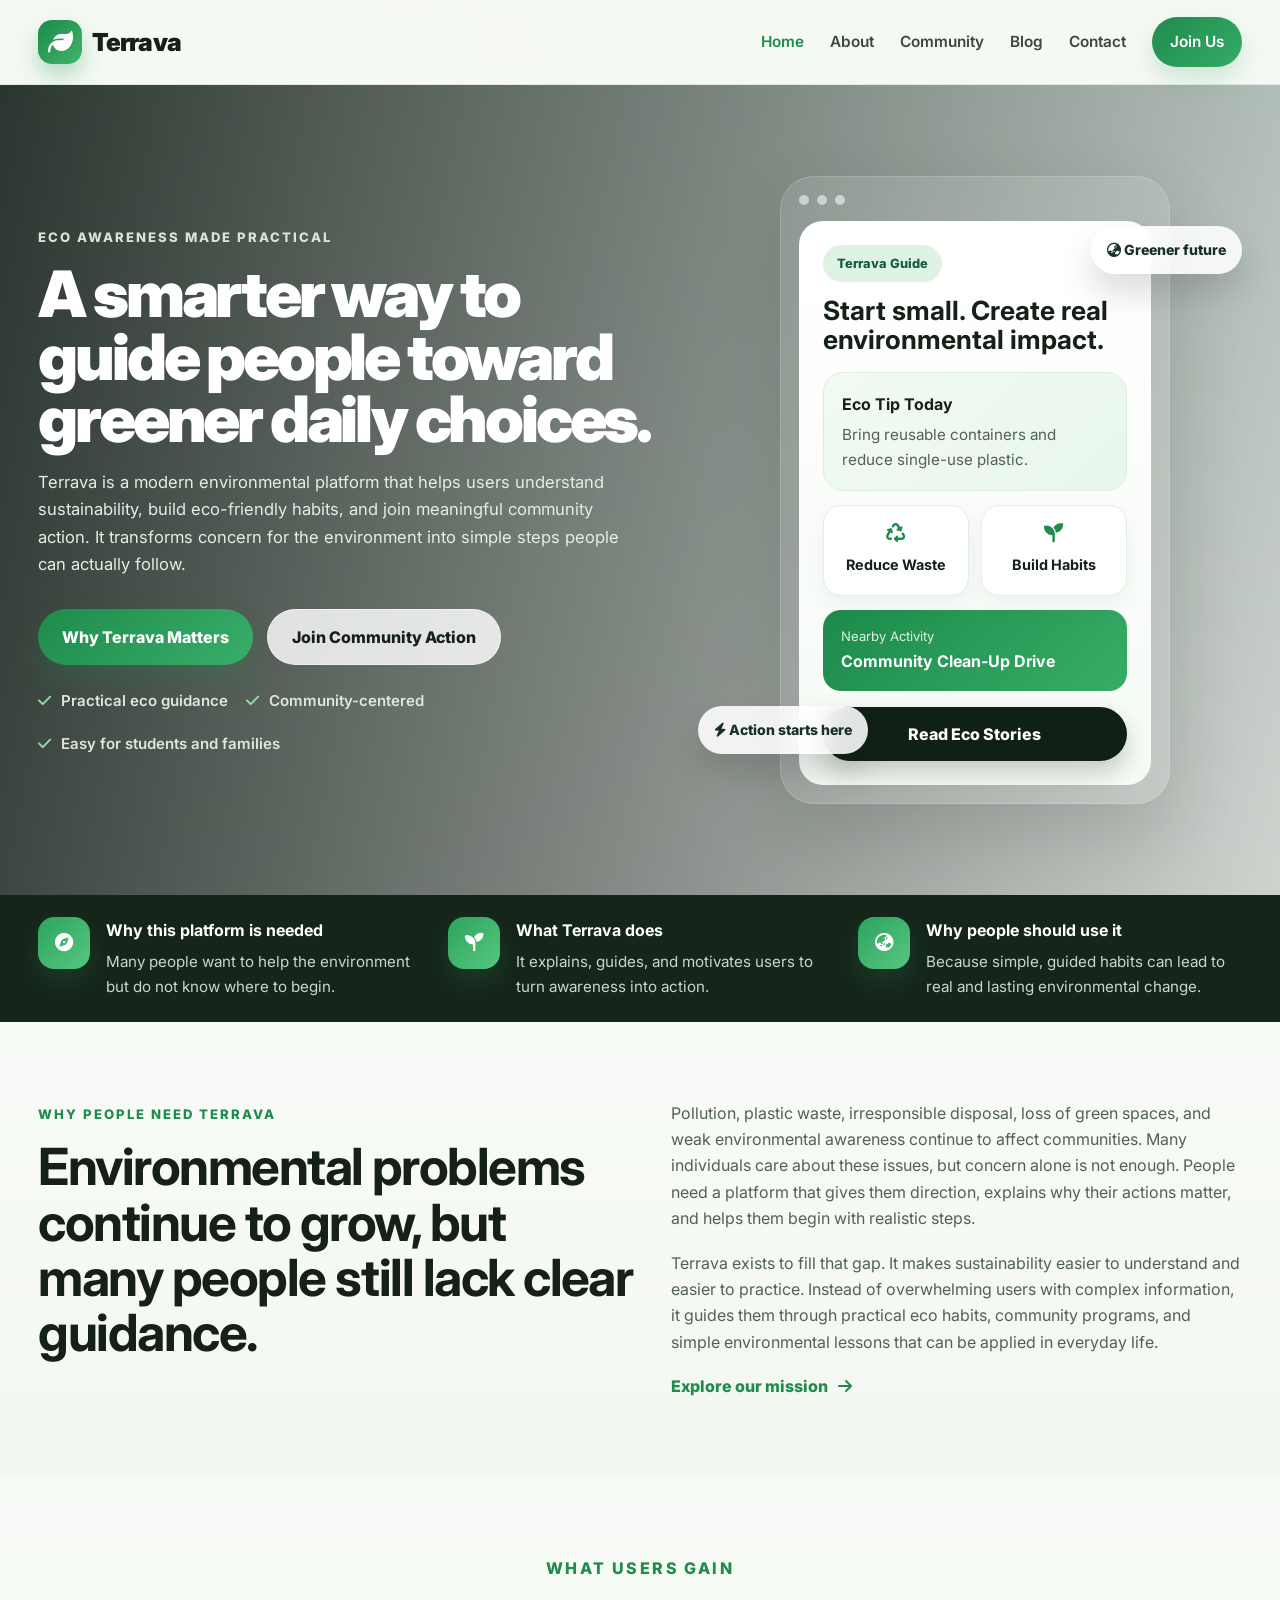
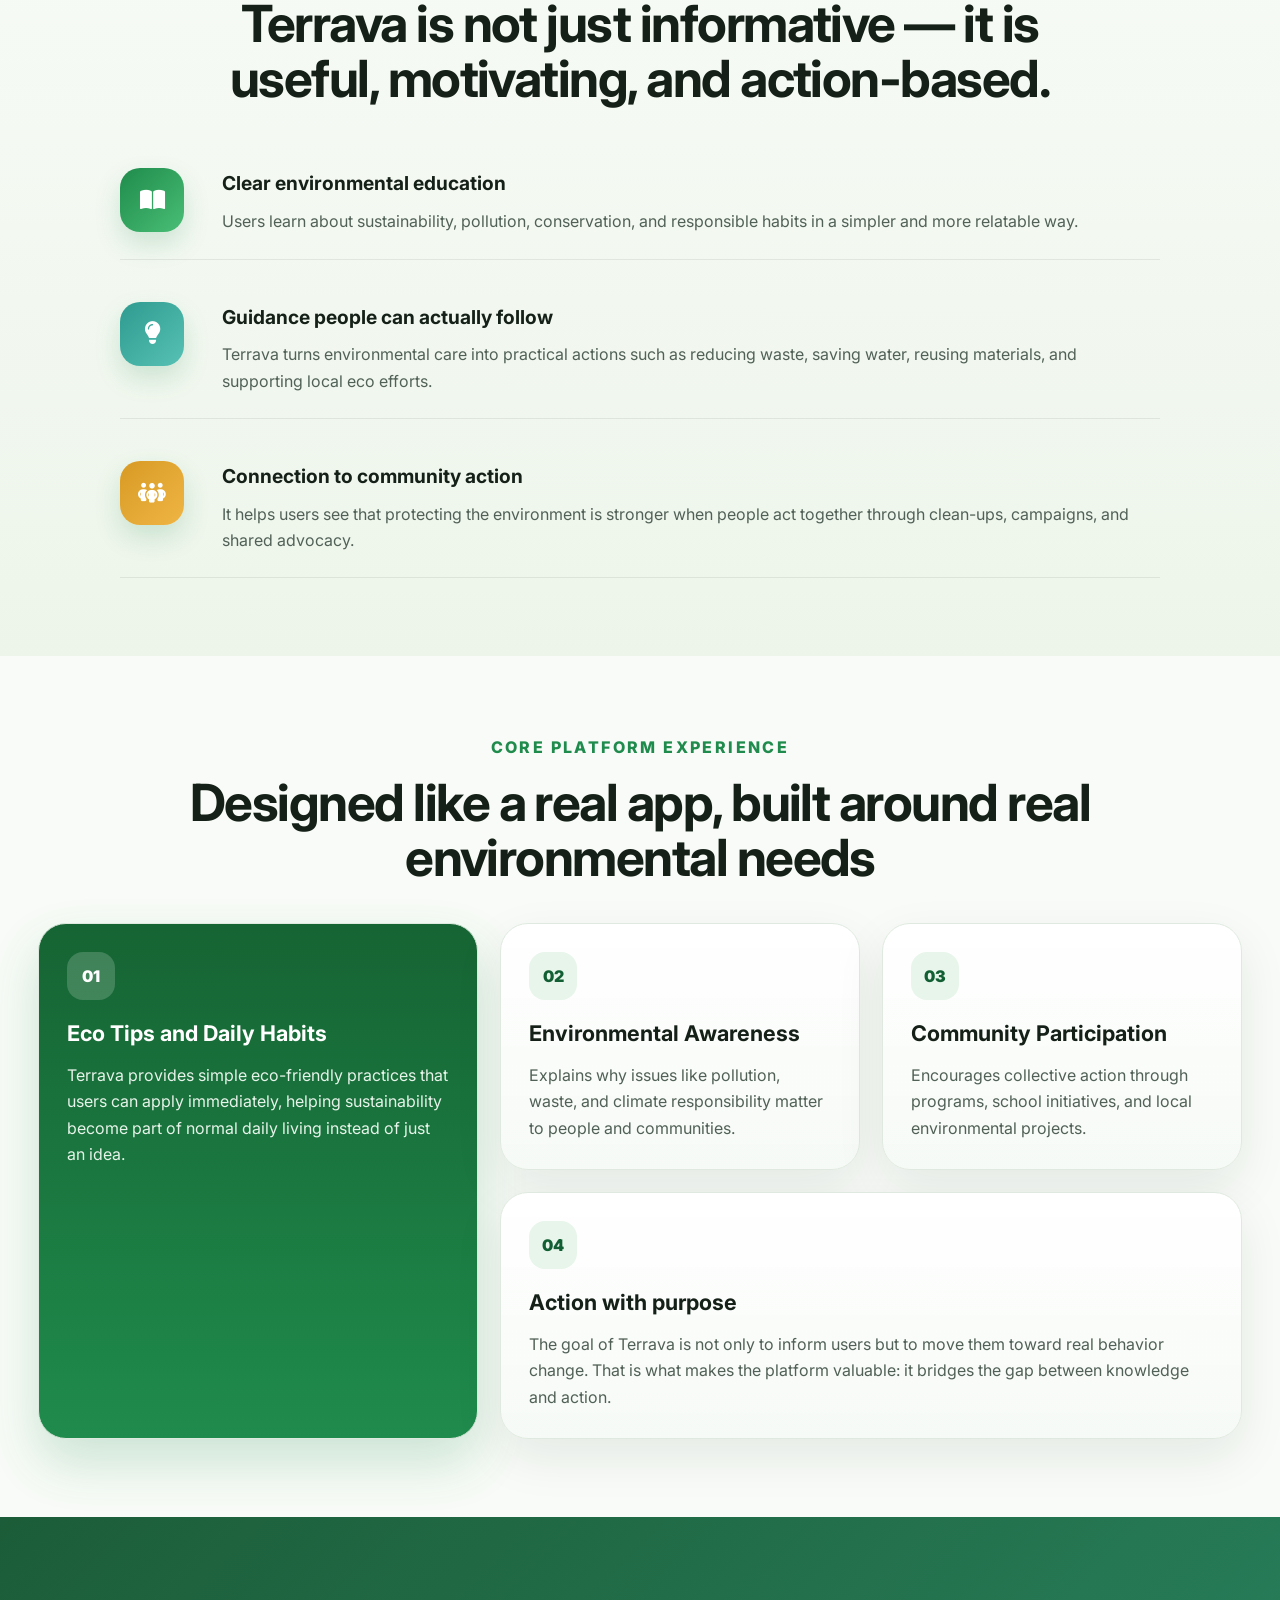
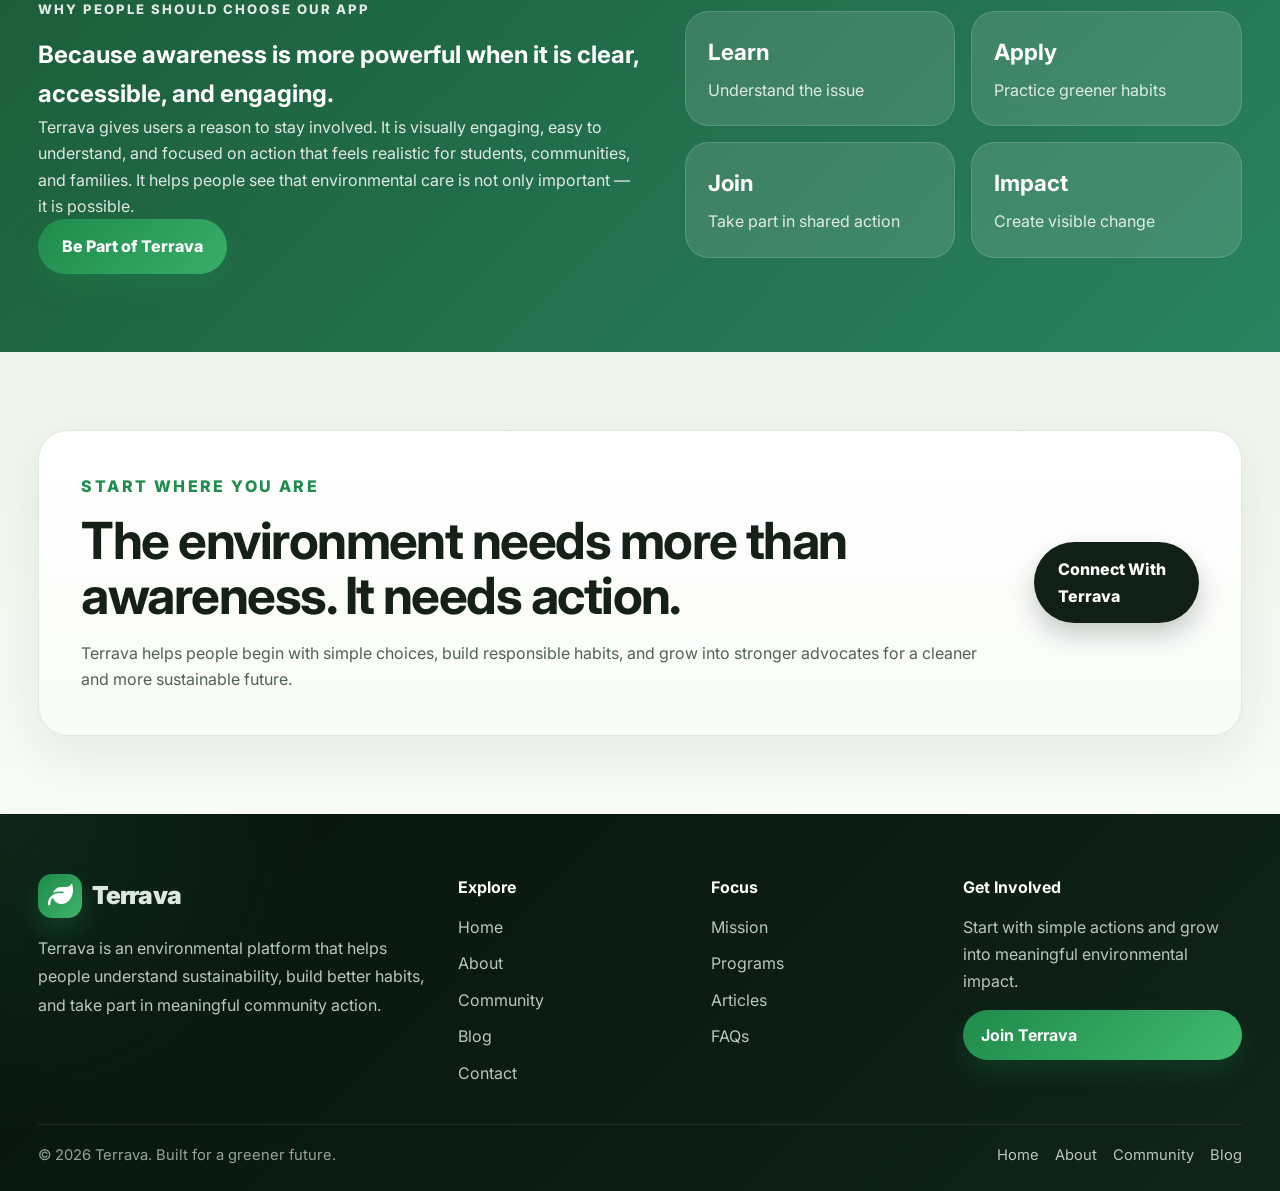
==== about.html @ 13a67175 "Add files via upload" ====
<!DOCTYPE html>
<html lang="en">
<head>
  <meta charset="UTF-8" />
  <meta name="viewport" content="width=device-width, initial-scale=1.0" />
  <title>Terrava | Home</title>
  <link rel="preconnect" href="https://fonts.googleapis.com" />
  <link rel="preconnect" href="https://fonts.gstatic.com" crossorigin />
  <link href="https://fonts.googleapis.com/css2?family=Inter:wght@400;500;600;700;800;900&display=swap" rel="stylesheet" />
  <link rel="stylesheet" href="https://cdnjs.cloudflare.com/ajax/libs/font-awesome/6.5.2/css/all.min.css" />
  <link rel="stylesheet" href="style.css" />
</head>
<body>
  <header class="topbar">
    <div class="container nav">
      <a href="index.html" class="logo">
        <span class="logo-mark"><i class="fa-solid fa-leaf"></i></span>
        <span class="logo-text">Terrava</span>
      </a>

      <nav class="nav-links" id="navLinks">
        <a href="index.html" class="active">Home</a>
        <a href="about.html">About</a>
        <a href="community.html">Community</a>
        <a href="blog.html">Blog</a>
        <a href="contact.html">Contact</a>
        <a href="contact.html#join" class="nav-cta">Join Us</a>
      </nav>

      <button class="menu-btn" id="menuBtn" aria-label="Toggle Menu">
        <i class="fa-solid fa-bars"></i>
      </button>
    </div>
  </header>

  <main>
    <section class="hero home-hero">
      <div class="hero-bg"></div>
      <div class="hero-overlay"></div>

      <div class="container hero-grid">
        <div class="hero-copy reveal">
          <p class="eyebrow">Eco awareness made practical</p>
          <h1>A smarter way to guide people toward greener daily choices.</h1>
          <p class="hero-text">
            Terrava is a modern environmental platform that helps users understand
            sustainability, build eco-friendly habits, and join meaningful community
            action. It transforms concern for the environment into simple steps people
            can actually follow.
          </p>

          <div class="hero-actions">
            <a href="about.html#why-terrava" class="btn btn-primary">Why Terrava Matters</a>
            <a href="community.html#programs" class="btn btn-secondary">Join Community Action</a>
          </div>

          <div class="hero-trust">
            <span><i class="fa-solid fa-check"></i> Practical eco guidance</span>
            <span><i class="fa-solid fa-check"></i> Community-centered</span>
            <span><i class="fa-solid fa-check"></i> Easy for students and families</span>
          </div>
        </div>

        <div class="hero-visual reveal delay-1">
          <div class="hero-phone">
            <div class="phone-top">
              <span></span><span></span><span></span>
            </div>

            <div class="phone-screen">
              <div class="screen-badge">Terrava Guide</div>
              <h3>Start small. Create real environmental impact.</h3>

              <div class="screen-stat">
                <strong>Eco Tip Today</strong>
                <p>Bring reusable containers and reduce single-use plastic.</p>
              </div>

              <div class="screen-row">
                <div class="screen-card">
                  <i class="fa-solid fa-recycle"></i>
                  <span>Reduce Waste</span>
                </div>
                <div class="screen-card">
                  <i class="fa-solid fa-seedling"></i>
                  <span>Build Habits</span>
                </div>
              </div>

              <div class="screen-panel">
                <p>Nearby Activity</p>
                <strong>Community Clean-Up Drive</strong>
              </div>

              <a href="blog.html#latest" class="btn btn-dark full-btn">Read Eco Stories</a>
            </div>
          </div>

          <div class="floating-chip chip-one"><i class="fa-solid fa-earth-asia"></i> Greener future</div>
          <div class="floating-chip chip-two"><i class="fa-solid fa-bolt"></i> Action starts here</div>
        </div>
      </div>
    </section>

    <section class="impact-band">
      <div class="container impact-band-grid">
        <div class="impact-band-item">
          <div class="impact-band-icon">
            <i class="fa-solid fa-compass"></i>
          </div>
          <div>
            <strong>Why this platform is needed</strong>
            <p>Many people want to help the environment but do not know where to begin.</p>
          </div>
        </div>

        <div class="impact-band-item">
          <div class="impact-band-icon">
            <i class="fa-solid fa-seedling"></i>
          </div>
          <div>
            <strong>What Terrava does</strong>
            <p>It explains, guides, and motivates users to turn awareness into action.</p>
          </div>
        </div>

        <div class="impact-band-item">
          <div class="impact-band-icon">
            <i class="fa-solid fa-earth-asia"></i>
          </div>
          <div>
            <strong>Why people should use it</strong>
            <p>Because simple, guided habits can lead to real and lasting environmental change.</p>
          </div>
        </div>
      </div>
    </section>

    <section class="section story-section" id="why-terrava">
      <div class="container story-grid">
        <div class="story-left reveal">
          <p class="eyebrow green">Why people need Terrava</p>
          <h2>Environmental problems continue to grow, but many people still lack clear guidance.</h2>
        </div>

        <div class="story-right reveal delay-1">
          <p>
            Pollution, plastic waste, irresponsible disposal, loss of green spaces, and
            weak environmental awareness continue to affect communities. Many individuals
            care about these issues, but concern alone is not enough. People need a platform
            that gives them direction, explains why their actions matter, and helps them begin
            with realistic steps.
          </p>
          <p>
            Terrava exists to fill that gap. It makes sustainability easier to understand and
            easier to practice. Instead of overwhelming users with complex information, it guides
            them through practical eco habits, community programs, and simple environmental lessons
            that can be applied in everyday life.
          </p>
          <a href="about.html#mission" class="text-link">Explore our mission <i class="fa-solid fa-arrow-right"></i></a>
        </div>
      </div>
    </section>

    <section class="section soft-section">
      <div class="container benefits-wrap">
        <div class="section-heading center reveal">
          <p class="eyebrow green">What users gain</p>
          <h2>Terrava is not just informative — it is useful, motivating, and action-based.</h2>
        </div>

        <div class="benefit-lines">
          <article class="benefit-line reveal">
            <div class="line-icon"><i class="fa-solid fa-book-open"></i></div>
            <div>
              <h3>Clear environmental education</h3>
              <p>Users learn about sustainability, pollution, conservation, and responsible habits in a simpler and more relatable way.</p>
            </div>
          </article>

          <article class="benefit-line reveal delay-1">
            <div class="line-icon alt"><i class="fa-solid fa-lightbulb"></i></div>
            <div>
              <h3>Guidance people can actually follow</h3>
              <p>Terrava turns environmental care into practical actions such as reducing waste, saving water, reusing materials, and supporting local eco efforts.</p>
            </div>
          </article>

          <article class="benefit-line reveal delay-2">
            <div class="line-icon gold"><i class="fa-solid fa-people-group"></i></div>
            <div>
              <h3>Connection to community action</h3>
              <p>It helps users see that protecting the environment is stronger when people act together through clean-ups, campaigns, and shared advocacy.</p>
            </div>
          </article>
        </div>
      </div>
    </section>

    <section class="section features-section">
      <div class="container">
        <div class="section-heading center reveal">
          <p class="eyebrow green">Core platform experience</p>
          <h2>Designed like a real app, built around real environmental needs</h2>
        </div>

        <div class="feature-grid-unique">
          <article class="feature-panel tall reveal">
            <span class="panel-kicker">01</span>
            <h3>Eco Tips and Daily Habits</h3>
            <p>
              Terrava provides simple eco-friendly practices that users can apply immediately,
              helping sustainability become part of normal daily living instead of just an idea.
            </p>
          </article>

          <article class="feature-panel reveal delay-1">
            <span class="panel-kicker">02</span>
            <h3>Environmental Awareness</h3>
            <p>Explains why issues like pollution, waste, and climate responsibility matter to people and communities.</p>
          </article>

          <article class="feature-panel reveal delay-2">
            <span class="panel-kicker">03</span>
            <h3>Community Participation</h3>
            <p>Encourages collective action through programs, school initiatives, and local environmental projects.</p>
          </article>

          <article class="feature-panel wide reveal">
            <span class="panel-kicker">04</span>
            <h3>Action with purpose</h3>
            <p>
              The goal of Terrava is not only to inform users but to move them toward real behavior change.
              That is what makes the platform valuable: it bridges the gap between knowledge and action.
            </p>
          </article>
        </div>
      </div>
    </section>

    <section class="section gradient-section">
      <div class="container split-highlight">
        <div class="highlight-copy reveal">
          <p class="eyebrow">Why people should choose our app</p>
          <h2>Because awareness is more powerful when it is clear, accessible, and engaging.</h2>
          <p>
            Terrava gives users a reason to stay involved. It is visually engaging, easy to understand,
            and focused on action that feels realistic for students, communities, and families.
            It helps people see that environmental care is not only important — it is possible.
          </p>
          <a href="contact.html#join" class="btn btn-primary">Be Part of Terrava</a>
        </div>

        <div class="highlight-stats reveal delay-1">
          <div class="stat-tile">
            <h3>Learn</h3>
            <p>Understand the issue</p>
          </div>
          <div class="stat-tile">
            <h3>Apply</h3>
            <p>Practice greener habits</p>
          </div>
          <div class="stat-tile">
            <h3>Join</h3>
            <p>Take part in shared action</p>
          </div>
          <div class="stat-tile">
            <h3>Impact</h3>
            <p>Create visible change</p>
          </div>
        </div>
      </div>
    </section>

    <section class="section final-cta-section">
      <div class="container final-cta reveal">
        <div>
          <p class="eyebrow green">Start where you are</p>
          <h2>The environment needs more than awareness. It needs action.</h2>
          <p>
            Terrava helps people begin with simple choices, build responsible habits,
            and grow into stronger advocates for a cleaner and more sustainable future.
          </p>
        </div>
        <a href="contact.html#contact-form" class="btn btn-dark">Connect With Terrava</a>
      </div>
    </section>
  </main>

  <footer class="footer">
    <div class="container footer-top">
      <div class="footer-brand-block">
        <a href="index.html" class="logo footer-logo">
          <span class="logo-mark"><i class="fa-solid fa-leaf"></i></span>
          <span class="logo-text">Terrava</span>
        </a>
        <p>
          Terrava is an environmental platform that helps people understand sustainability,
          build better habits, and take part in meaningful community action.
        </p>
      </div>

      <div class="footer-column">
        <h4>Explore</h4>
        <a href="index.html">Home</a>
        <a href="about.html">About</a>
        <a href="community.html">Community</a>
        <a href="blog.html">Blog</a>
        <a href="contact.html">Contact</a>
      </div>

      <div class="footer-column">
        <h4>Focus</h4>
        <a href="about.html#mission">Mission</a>
        <a href="community.html#programs">Programs</a>
        <a href="blog.html#latest">Articles</a>
        <a href="contact.html#faq">FAQs</a>
      </div>

      <div class="footer-column">
        <h4>Get Involved</h4>
        <p class="footer-small-text">Start with simple actions and grow into meaningful environmental impact.</p>
        <a href="contact.html#join" class="footer-btn">Join Terrava</a>
      </div>
    </div>

    <div class="container footer-bottom">
      <p>© 2026 Terrava. Built for a greener future.</p>
      <div class="footer-bottom-links">
        <a href="index.html">Home</a>
        <a href="about.html">About</a>
        <a href="community.html">Community</a>
        <a href="blog.html">Blog</a>
      </div>
    </div>
  </footer>

  <script src="script.js"></script>
</body>
</html>
---- style.css ----
@import url('https://fonts.googleapis.com/css2?family=Inter:wght@400;500;600;700;800;900&display=swap');

:root {
  --bg: #f5f7f2;
  --bg-soft: #eef4eb;
  --surface: rgba(255, 255, 255, 0.82);
  --surface-solid: #ffffff;
  --text: #152118;
  --muted: #516157;
  --line: rgba(18, 33, 24, 0.08);
  --green: #1f8b4c;
  --green-dark: #135f34;
  --green-soft: #dff3e5;
  --teal: #2f9a8f;
  --gold: #efb544;
  --purple: #8568d8;
  --shadow: 0 18px 50px rgba(16, 33, 23, 0.08);
  --shadow-lg: 0 28px 70px rgba(16, 33, 23, 0.14);
  --radius: 28px;
}

* {
  margin: 0;
  padding: 0;
  box-sizing: border-box;
}

html {
  scroll-behavior: smooth;
}

body {
  font-family: 'Inter', sans-serif;
  background:
    radial-gradient(circle at top left, rgba(127, 204, 143, 0.12), transparent 28%),
    radial-gradient(circle at top right, rgba(47, 154, 143, 0.10), transparent 22%),
    linear-gradient(180deg, #f8faf6 0%, #f3f7f1 100%);
  color: var(--text);
  line-height: 1.65;
}

a {
  color: inherit;
  text-decoration: none;
}

img {
  max-width: 100%;
  display: block;
}

button,
input,
textarea,
select {
  font: inherit;
}

.container {
  width: min(1280px, 94%);
  margin: 0 auto;
}

.section {
  padding: 78px 0;
}

.soft-section {
  background: linear-gradient(180deg, #f8fbf7 0%, #edf5ea 100%);
}

.gradient-section {
  background:
    linear-gradient(135deg, rgba(28, 92, 56, 0.96), rgba(41, 130, 95, 0.95)),
    linear-gradient(120deg, #1c6d40, #30885b);
  color: #fff;
}

.final-cta-section {
  background: linear-gradient(180deg, #eef5ea 0%, #f8fbf7 100%);
}

.section-heading.center {
  max-width: 900px;
  margin: 0 auto 38px;
  text-align: center;
}

.section-heading h2,
.story-left h2,
.content-side h2,
.contact-main h2,
.final-cta h2,
.about-intro-card h2 {
  font-size: clamp(2rem, 4vw, 3.2rem);
  line-height: 1.08;
  margin-bottom: 16px;
  letter-spacing: -0.03em;
}

.section-heading p,
.story-right p,
.content-side p,
.contact-main p,
.final-cta p,
.banner-text {
  color: var(--muted);
  font-size: 1rem;
}

.eyebrow {
  display: inline-block;
  margin-bottom: 14px;
  font-size: 0.82rem;
  letter-spacing: 0.15em;
  text-transform: uppercase;
  font-weight: 800;
  color: #d6e5d9;
}

.eyebrow.green {
  color: var(--green);
}

/* NAV */
.topbar {
  position: sticky;
  top: 0;
  z-index: 1000;
  background: rgba(248, 250, 246, 0.82);
  backdrop-filter: blur(18px);
  border-bottom: 1px solid var(--line);
}

.nav {
  min-height: 84px;
  display: flex;
  align-items: center;
  justify-content: space-between;
  gap: 18px;
}

.logo {
  display: flex;
  align-items: center;
  gap: 10px;
  font-size: 1.55rem;
  font-weight: 900;
  letter-spacing: -0.03em;
}

.logo-mark {
  width: 44px;
  height: 44px;
  border-radius: 14px;
  display: grid;
  place-items: center;
  color: #fff;
  background: linear-gradient(135deg, #1a8b49, #43b46b);
  box-shadow: 0 12px 24px rgba(31, 139, 76, 0.3);
}

.nav-links {
  display: flex;
  align-items: center;
  gap: 26px;
}

.nav-links a {
  font-size: 0.96rem;
  font-weight: 600;
  color: #3a483f;
  transition: 0.25s ease;
}

.nav-links a:hover,
.nav-links a.active {
  color: var(--green);
}

.nav-cta {
  padding: 12px 18px;
  border-radius: 999px;
  color: #fff !important;
  background: linear-gradient(135deg, var(--green), #36ab67);
  box-shadow: 0 12px 24px rgba(31, 139, 76, 0.18);
}

.menu-btn {
  display: none;
  border: none;
  background: linear-gradient(135deg, var(--green), #36ab67);
  color: #fff;
  padding: 11px 14px;
  border-radius: 14px;
  cursor: pointer;
  font-size: 1rem;
}

/* BUTTONS */
.btn {
  display: inline-flex;
  align-items: center;
  justify-content: center;
  gap: 10px;
  border: none;
  border-radius: 999px;
  padding: 14px 24px;
  font-weight: 800;
  transition: 0.3s ease;
  cursor: pointer;
}

.btn:hover {
  transform: translateY(-3px);
}

.btn-primary {
  color: #fff;
  background: linear-gradient(135deg, var(--green), #38ae69);
  box-shadow: 0 14px 28px rgba(31, 139, 76, 0.22);
}

.btn-secondary {
  color: var(--text);
  background: rgba(255, 255, 255, 0.82);
  border: 1px solid rgba(255, 255, 255, 0.45);
  backdrop-filter: blur(12px);
}

.btn-dark {
  color: #fff;
  background: #112016;
  box-shadow: 0 12px 24px rgba(17, 32, 22, 0.22);
}

.full-btn {
  width: 100%;
}

/* HOME HERO */
.hero {
  position: relative;
  min-height: 90vh;
  overflow: hidden;
}

.hero-bg {
  position: absolute;
  inset: 0;
  background:
    url('https://images.unsplash.com/photo-1441974231531-c6227db76b6e?auto=format&fit=crop&w=1600&q=80')
    center/cover no-repeat;
  transform: scale(1.03);
}

.hero-overlay {
  position: absolute;
  inset: 0;
  background:
    linear-gradient(100deg, rgba(7, 17, 12, 0.84) 0%, rgba(7, 17, 12, 0.55) 42%, rgba(7, 17, 12, 0.16) 100%);
}

.hero-grid {
  position: relative;
  z-index: 2;
  min-height: 90vh;
  display: grid;
  grid-template-columns: 1.08fr 0.92fr;
  align-items: center;
  gap: 44px;
  padding: 56px 0;
}

.hero-copy {
  max-width: 700px;
  color: #fff;
}

.hero-copy h1,
.page-banner h1,
.community-hero-card h1,
.contact-hero-content h1 {
  font-size: clamp(2.7rem, 5vw, 5rem);
  line-height: 0.98;
  letter-spacing: -0.05em;
  margin-bottom: 18px;
  font-weight: 900;
}

.hero-text {
  color: #e3eee7;
  font-size: 1.04rem;
  max-width: 610px;
}

.hero-actions {
  display: flex;
  gap: 14px;
  flex-wrap: wrap;
  margin-top: 30px;
}

.hero-trust {
  display: flex;
  gap: 18px;
  flex-wrap: wrap;
  margin-top: 24px;
  color: #dce8df;
  font-size: 0.94rem;
  font-weight: 600;
}

.hero-trust span i {
  color: #88e0a4;
  margin-right: 6px;
}

.hero-visual {
  position: relative;
  display: flex;
  justify-content: center;
}

.hero-phone {
  width: 100%;
  max-width: 390px;
  padding: 18px;
  border-radius: 34px;
  background: rgba(255, 255, 255, 0.1);
  border: 1px solid rgba(255, 255, 255, 0.16);
  backdrop-filter: blur(18px);
  box-shadow: var(--shadow-lg);
}

.phone-top {
  display: flex;
  gap: 8px;
  margin-bottom: 16px;
}

.phone-top span {
  width: 10px;
  height: 10px;
  border-radius: 50%;
  background: rgba(255, 255, 255, 0.55);
}

.phone-screen {
  background: linear-gradient(180deg, #ffffff 0%, #f6fbf6 100%);
  border-radius: 24px;
  padding: 24px;
}

.screen-badge,
.blog-tag {
  display: inline-block;
  padding: 8px 14px;
  border-radius: 999px;
  background: var(--green-soft);
  color: var(--green-dark);
  font-size: 0.8rem;
  font-weight: 800;
  margin-bottom: 14px;
}

.phone-screen h3 {
  font-size: 1.65rem;
  line-height: 1.1;
  margin-bottom: 18px;
}

.screen-stat {
  padding: 18px;
  border-radius: 20px;
  background: linear-gradient(135deg, #f1faf3, #e8f6ec);
  margin-bottom: 14px;
  border: 1px solid #ddede2;
}

.screen-stat strong {
  display: block;
  margin-bottom: 4px;
}

.screen-stat p {
  color: var(--muted);
  font-size: 0.95rem;
}

.screen-row {
  display: grid;
  grid-template-columns: 1fr 1fr;
  gap: 12px;
  margin-bottom: 14px;
}

.screen-card {
  padding: 18px 14px;
  border-radius: 18px;
  background: #fff;
  border: 1px solid #e5eee5;
  text-align: center;
  box-shadow: 0 8px 22px rgba(20, 50, 25, 0.05);
}

.screen-card i {
  display: block;
  font-size: 1.2rem;
  color: var(--green);
  margin-bottom: 8px;
}

.screen-card span {
  font-size: 0.9rem;
  font-weight: 700;
}

.screen-panel {
  margin-bottom: 16px;
  padding: 16px 18px;
  border-radius: 18px;
  background: linear-gradient(135deg, #1d8b4a, #38ac67);
  color: #fff;
}

.screen-panel p {
  font-size: 0.82rem;
  opacity: 0.85;
}

.floating-chip {
  position: absolute;
  padding: 12px 16px;
  border-radius: 999px;
  font-size: 0.88rem;
  font-weight: 800;
  color: #183122;
  background: rgba(255, 255, 255, 0.88);
  backdrop-filter: blur(12px);
  box-shadow: 0 18px 32px rgba(15, 26, 18, 0.15);
}

.chip-one {
  top: 8%;
  right: 0;
}

.chip-two {
  bottom: 8%;
  left: -2%;
}

/* IMPACT BAND */
.impact-band {
  padding: 22px 0;
  background: #16251b;
  color: #dfeadf;
}

.impact-band-grid {
  display: grid;
  grid-template-columns: repeat(3, 1fr);
  gap: 26px;
}

.impact-band-item {
  display: flex;
  align-items: flex-start;
  gap: 16px;
}

.impact-band-icon {
  width: 52px;
  height: 52px;
  border-radius: 16px;
  flex-shrink: 0;
  display: grid;
  place-items: center;
  background: linear-gradient(135deg, #2ea35f, #56c77f);
  color: #fff;
  font-size: 1.15rem;
  box-shadow: 0 12px 24px rgba(46, 163, 95, 0.18);
}

.impact-band-grid strong {
  display: block;
  margin-bottom: 6px;
  color: #fff;
  font-size: 1rem;
}

.impact-band-grid p {
  color: #c7d7cb;
  font-size: 0.95rem;
}

/* STORY / TEXT */
.story-section {
  background: linear-gradient(180deg, #f8fbf7 0%, #f3f7f1 100%);
}

.story-grid {
  display: grid;
  grid-template-columns: 1.05fr 1fr;
  gap: 34px;
  align-items: start;
}

.story-right,
.content-side,
.highlight-copy,
.contact-main,
.about-intro-card {
  max-width: none;
}

.story-right p + p {
  margin-top: 18px;
}

.text-link {
  display: inline-flex;
  align-items: center;
  gap: 10px;
  margin-top: 18px;
  font-weight: 800;
  color: var(--green);
}

.benefits-wrap {
  max-width: 1040px;
  margin: 0 auto;
}

.benefit-lines {
  display: flex;
  flex-direction: column;
  gap: 18px;
}

.benefit-line {
  display: grid;
  grid-template-columns: 80px 1fr;
  gap: 22px;
  align-items: start;
  padding: 24px 0;
  border-bottom: 1px solid rgba(18, 33, 24, 0.08);
}

.line-icon {
  width: 64px;
  height: 64px;
  border-radius: 20px;
  display: grid;
  place-items: center;
  background: linear-gradient(135deg, #1f8b4c, #49be75);
  color: #fff;
  font-size: 1.4rem;
  box-shadow: 0 12px 26px rgba(31, 139, 76, 0.18);
}

.line-icon.alt {
  background: linear-gradient(135deg, #2f9a8f, #56c1b4);
}

.line-icon.gold {
  background: linear-gradient(135deg, #d79a24, #efb544);
}

.benefit-line h3 {
  font-size: 1.2rem;
  margin-bottom: 8px;
}

.benefit-line p {
  color: var(--muted);
}

/* FEATURES */
.features-section {
  background: #f8fbf7;
}

.feature-grid-unique {
  display: grid;
  grid-template-columns: 1.1fr 0.9fr 0.9fr;
  gap: 22px;
}

.feature-panel {
  padding: 28px;
  border-radius: 28px;
  background: linear-gradient(180deg, rgba(255,255,255,0.96), rgba(246,250,246,0.98));
  border: 1px solid #dfe9df;
  box-shadow: var(--shadow);
  transition: 0.35s ease;
}

.feature-panel:hover,
.reason-card:hover,
.value-column:hover,
.faq-item:hover,
.importance-card:hover,
.community-strip-card:hover,
.article-link-card:hover,
.community-card:hover {
  transform: translateY(-6px);
  box-shadow: 0 24px 56px rgba(16, 33, 23, 0.11);
}

.feature-panel.tall {
  grid-row: span 2;
  min-height: 100%;
  background:
    linear-gradient(180deg, rgba(21, 97, 49, 0.92), rgba(31, 139, 76, 0.88)),
    #1f8b4c;
  color: #fff;
  box-shadow: 0 24px 50px rgba(31, 139, 76, 0.2);
}

.feature-panel.wide {
  grid-column: span 2;
}

.panel-kicker {
  display: inline-flex;
  width: 48px;
  height: 48px;
  border-radius: 16px;
  align-items: center;
  justify-content: center;
  font-weight: 900;
  background: #e7f5ea;
  color: var(--green-dark);
  margin-bottom: 16px;
}

.feature-panel.tall .panel-kicker {
  background: rgba(255,255,255,0.18);
  color: #fff;
}

.feature-panel h3 {
  font-size: 1.35rem;
  margin-bottom: 10px;
}

.feature-panel p {
  color: var(--muted);
}

.feature-panel.tall p {
  color: #e7f4ea;
}

/* GREEN SPLIT */
.split-highlight {
  display: grid;
  grid-template-columns: 1fr 0.92fr;
  gap: 42px;
  align-items: center;
}

.highlight-copy p {
  color: rgba(255,255,255,0.86);
}

.highlight-stats {
  display: grid;
  grid-template-columns: 1fr 1fr;
  gap: 16px;
}

.stat-tile {
  padding: 22px;
  border-radius: 24px;
  background: rgba(255,255,255,0.12);
  border: 1px solid rgba(255,255,255,0.14);
  backdrop-filter: blur(8px);
}

.stat-tile h3 {
  font-size: 1.4rem;
  margin-bottom: 6px;
}

.stat-tile p {
  color: rgba(255,255,255,0.84);
}

.final-cta {
  display: flex;
  align-items: center;
  justify-content: space-between;
  gap: 30px;
  padding: 42px;
  border-radius: 30px;
  background: linear-gradient(180deg, rgba(255,255,255,0.97), rgba(248,251,247,0.98));
  border: 1px solid #dfe8de;
  box-shadow: var(--shadow);
}

/* BANNERS */
.page-banner {
  padding: 78px 0 42px;
  background: linear-gradient(180deg, #eef6eb 0%, #f8fbf7 100%);
}

.page-banner h1 {
  max-width: 960px;
  color: var(--text);
}

.banner-text {
  max-width: 760px;
}

.about-banner {
  background:
    radial-gradient(circle at top right, rgba(47,154,143,0.10), transparent 22%),
    linear-gradient(180deg, #eef6eb 0%, #f8fbf7 100%);
}

/* ABOUT */
.about-intro-premium {
  background: linear-gradient(180deg, #f8fbf7 0%, #edf5ea 100%);
}

.about-intro-grid {
  display: grid;
  grid-template-columns: 1.15fr 0.85fr;
  gap: 22px;
  align-items: stretch;
}

.about-intro-card {
  padding: 36px;
  border-radius: 32px;
  background: linear-gradient(145deg, #ffffff, #f4faf4);
  border: 1px solid #dfe9df;
  box-shadow: 0 24px 50px rgba(16, 33, 23, 0.08);
}

.about-intro-card p {
  color: var(--muted);
}

.about-side-panels {
  display: grid;
  gap: 16px;
}

.about-glass-box {
  padding: 30px;
  border-radius: 28px;
  background: linear-gradient(135deg, rgba(31, 139, 76, 0.92), rgba(47, 154, 143, 0.88));
  color: #fff;
  box-shadow: 0 22px 44px rgba(24, 95, 58, 0.18);
}

.about-glass-box i {
  width: 58px;
  height: 58px;
  border-radius: 18px;
  display: grid;
  place-items: center;
  font-size: 1.3rem;
  background: rgba(255, 255, 255, 0.14);
  margin-bottom: 18px;
}

.about-glass-box h3 {
  margin-bottom: 10px;
  font-size: 1.25rem;
}

.about-glass-box p {
  color: rgba(255, 255, 255, 0.9);
}

.image-split-section {
  background: #f8fbf7;
}

.image-split {
  display: grid;
  grid-template-columns: 0.95fr 1.05fr;
  gap: 44px;
  align-items: center;
}

.image-side {
  min-height: 520px;
  border-radius: 32px;
  background:
    linear-gradient(rgba(16, 54, 29, 0.14), rgba(16, 54, 29, 0.14)),
    url('https://images.unsplash.com/photo-1466611653911-95081537e5b7?auto=format&fit=crop&w=1200&q=80')
    center/cover no-repeat;
  box-shadow: var(--shadow-lg);
}

.about-importance-section {
  background: #f9fbf8;
}

.importance-grid {
  display: grid;
  grid-template-columns: repeat(3, 1fr);
  gap: 18px;
}

.importance-card {
  padding: 30px 26px;
  border-radius: 28px;
  background: linear-gradient(180deg, #ffffff, #f5faf5);
  border: 1px solid #dfe8de;
  box-shadow: 0 18px 38px rgba(16, 33, 23, 0.07);
  transition: 0.35s ease;
}

.importance-card i {
  width: 60px;
  height: 60px;
  border-radius: 18px;
  display: grid;
  place-items: center;
  background: linear-gradient(135deg, #1f8b4c, #48b56f);
  color: #fff;
  font-size: 1.3rem;
  margin-bottom: 18px;
}

.importance-card h3 {
  margin-bottom: 10px;
  font-size: 1.16rem;
}

.importance-card p {
  color: var(--muted);
}

.purpose-ribbon-section {
  padding-top: 0;
}

.purpose-ribbon {
  margin-top: -20px;
  display: grid;
  grid-template-columns: repeat(3, 1fr);
  gap: 18px;
}

.ribbon-item {
  padding: 24px;
  border-radius: 24px;
  background: linear-gradient(180deg, rgba(255,255,255,0.96), rgba(247,251,247,0.98));
  border: 1px solid #dfe9df;
  box-shadow: var(--shadow);
  display: flex;
  gap: 16px;
  align-items: flex-start;
}

.ribbon-item i {
  width: 54px;
  height: 54px;
  border-radius: 18px;
  display: grid;
  place-items: center;
  background: linear-gradient(135deg, var(--green), #42b26d);
  color: #fff;
  font-size: 1.2rem;
  flex-shrink: 0;
}

.ribbon-item h3 {
  margin-bottom: 6px;
}

.ribbon-item p {
  color: var(--muted);
}

.values-section {
  background: linear-gradient(180deg, #eef5ea 0%, #f8fbf7 100%);
}

.value-columns {
  display: grid;
  grid-template-columns: repeat(4, 1fr);
  gap: 16px;
}

.value-column {
  padding: 28px 24px;
  border-top: 4px solid var(--green);
  background: #fff;
  border-radius: 24px;
  box-shadow: var(--shadow);
}

.value-column span {
  display: inline-block;
  margin-bottom: 14px;
  color: var(--green);
  font-weight: 900;
  font-size: 1.6rem;
}

.value-column h3 {
  margin-bottom: 10px;
}

.value-column p {
  color: var(--muted);
}

/* COMMUNITY */
.community-hero {
  padding: 100px 0 76px;
  background:
    linear-gradient(rgba(8, 30, 16, 0.6), rgba(8, 30, 16, 0.52)),
    url('https://images.unsplash.com/photo-1511497584788-876760111969?auto=format&fit=crop&w=1600&q=80')
    center/cover no-repeat;
}

.community-hero-card {
  max-width: 740px;
  color: #fff;
}

.community-hero-card p {
  color: #e8f3ea;
  max-width: 620px;
  margin-bottom: 24px;
}

.community-top-strip {
  background: linear-gradient(180deg, #eef6eb 0%, #f8fbf7 100%);
  padding-top: 36px;
  padding-bottom: 36px;
}

.community-strip-grid {
  display: grid;
  grid-template-columns: repeat(3, 1fr);
  gap: 18px;
}

.community-strip-card {
  padding: 26px;
  border-radius: 26px;
  background: linear-gradient(145deg, #ffffff, #f3faf4);
  border: 1px solid #dfe8de;
  box-shadow: 0 14px 34px rgba(16, 33, 23, 0.07);
  transition: 0.35s ease;
}

.community-strip-card i {
  width: 56px;
  height: 56px;
  border-radius: 18px;
  display: grid;
  place-items: center;
  background: linear-gradient(135deg, #1f8b4c, #43b16d);
  color: #fff;
  font-size: 1.2rem;
  margin-bottom: 16px;
}

.community-strip-card h3 {
  margin-bottom: 8px;
}

.community-strip-card p {
  color: var(--muted);
}

.cards-grid {
  display: grid;
  grid-template-columns: repeat(3, 1fr);
  gap: 22px;
}

.community-card,
.contact-sidebar,
.contact-main,
.contact-info-box,
.faq-item {
  background: linear-gradient(180deg, rgba(255,255,255,0.98), rgba(247,251,247,0.98));
  border: 1px solid #dfe8de;
  border-radius: 28px;
  box-shadow: var(--shadow);
}

.community-card {
  overflow: hidden;
  transition: 0.35s ease;
}

.community-img {
  height: 248px;
  background-size: cover;
  background-position: center;
  transition: transform 0.4s ease;
}

.community-card:hover .community-img {
  transform: scale(1.04);
}

.img-one {
  background-image: url('https://images.unsplash.com/photo-1528323273322-d81458248d40?auto=format&fit=crop&w=1000&q=80');
}

.img-two {
  background-image: url('https://images.unsplash.com/photo-1425913397330-cf8af2ff40a1?auto=format&fit=crop&w=1000&q=80');
}

.img-three {
  background-image: url('https://images.unsplash.com/photo-1532996122724-e3c354a0b15b?auto=format&fit=crop&w=1000&q=80');
}

.img-four {
  background-image: url('https://images.unsplash.com/photo-1491841550275-ad7854e35ca6?auto=format&fit=crop&w=1000&q=80');
}

.img-five {
  background-image: url('https://images.unsplash.com/photo-1517048676732-d65bc937f952?auto=format&fit=crop&w=1000&q=80');
}

.img-six {
  background-image: url('https://images.unsplash.com/photo-1499092346589-b9b6be3e94b2?auto=format&fit=crop&w=1000&q=80');
}

.community-body {
  padding: 24px;
}

.community-body h3 {
  margin-bottom: 10px;
  font-size: 1.16rem;
}

.community-body p {
  color: var(--muted);
}

.participation-list {
  display: grid;
  gap: 16px;
  max-width: 900px;
  margin: 0 auto;
}

.participation-item {
  display: grid;
  grid-template-columns: 60px 1fr;
  gap: 18px;
  align-items: center;
  padding: 22px 24px;
  border-radius: 22px;
  background: #fff;
  border: 1px solid #dfe8de;
  box-shadow: var(--shadow);
}

.participation-item span {
  width: 48px;
  height: 48px;
  border-radius: 16px;
  display: grid;
  place-items: center;
  background: linear-gradient(135deg, var(--green), #45b56f);
  color: #fff;
  font-weight: 900;
}

/* BLOG */
.blog-banner {
  background: linear-gradient(180deg, #eef6eb 0%, #f8fbf7 100%);
}

.blog-links-section {
  background: linear-gradient(180deg, #f8fbf7 0%, #edf5ea 100%);
}

.article-list {
  display: grid;
  gap: 14px;
  max-width: 1080px;
  margin: 0 auto;
}

.article-link-card {
  display: grid;
  grid-template-columns: 88px 1fr auto;
  gap: 20px;
  align-items: center;
  padding: 24px 26px;
  border-radius: 26px;
  background: linear-gradient(180deg, #ffffff, #f6fbf6);
  border: 1px solid #dfe8de;
  box-shadow: 0 16px 38px rgba(16, 33, 23, 0.07);
  transition: 0.35s ease;
}

.article-link-icon {
  width: 72px;
  height: 72px;
  border-radius: 22px;
  display: grid;
  place-items: center;
  background: linear-gradient(135deg, #e78b2e, #efb544);
  color: #fff;
  font-size: 1.5rem;
}

.article-link-icon.ocean {
  background: linear-gradient(135deg, #2f8fd8, #48b7ef);
}

.article-link-icon.forest {
  background: linear-gradient(135deg, #1f8b4c, #52c778);
}

.article-link-icon.waste {
  background: linear-gradient(135deg, #8a63db, #af8eff);
}

.article-link-icon.energy {
  background: linear-gradient(135deg, #f2a52b, #ffd15e);
}

.article-link-icon.community {
  background: linear-gradient(135deg, #2f9a8f, #56c1b4);
}

.article-meta {
  color: #75907d;
  font-size: 0.84rem;
  font-weight: 600;
  margin-bottom: 8px;
}

.article-link-content h3 {
  margin-bottom: 10px;
  font-size: 1.24rem;
}

.article-link-content p {
  color: var(--muted);
  margin-bottom: 10px;
  max-width: 720px;
}

.article-arrow {
  width: 46px;
  height: 46px;
  border-radius: 50%;
  display: grid;
  place-items: center;
  background: #edf6ef;
  color: var(--green);
  font-size: 1rem;
  flex-shrink: 0;
}

.blog-quote-section {
  padding-top: 20px;
}

.blog-quote-box {
  border-radius: 34px;
  padding: 54px 36px;
  text-align: center;
  color: #fff;
  background: linear-gradient(135deg, #1a6b3e, #2b8d58, #2f9a8f);
  box-shadow: 0 24px 50px rgba(26, 107, 62, 0.2);
}

.blog-quote-box p {
  font-size: clamp(1.3rem, 2.4vw, 1.9rem);
  line-height: 1.5;
  font-weight: 700;
  max-width: 920px;
  margin: 0 auto;
}

/* CONTACT */
.contact-hero {
  position: relative;
  min-height: 360px;
  display: flex;
  align-items: center;
  background:
    url('https://images.unsplash.com/photo-1522202176988-66273c2fd55f?auto=format&fit=crop&w=1600&q=80')
    center/cover no-repeat;
}

.overlay {
  position: absolute;
  inset: 0;
  background: rgba(8, 18, 12, 0.5);
}

.contact-hero-content {
  position: relative;
  z-index: 2;
  color: #fff;
  text-align: center;
}

.contact-section {
  background: linear-gradient(180deg, #f8fbf7 0%, #f2f7ef 100%);
}

.contact-grid {
  display: grid;
  grid-template-columns: 220px minmax(0, 1.2fr) 240px;
  gap: 18px;
  align-items: start;
}

.contact-sidebar,
.contact-main,
.contact-info-box {
  padding: 28px 24px;
}

.contact-sidebar h4,
.contact-info-box h4 {
  margin-bottom: 12px;
  font-size: 0.92rem;
  text-transform: uppercase;
  letter-spacing: 0.08em;
}

.contact-sidebar a {
  display: block;
  margin-bottom: 12px;
  color: var(--muted);
  transition: 0.25s ease;
}

.contact-sidebar a:hover {
  color: var(--green);
}

.contact-form {
  margin-top: 24px;
}

.form-row {
  display: grid;
  grid-template-columns: 1fr 1fr;
  gap: 14px;
  margin-bottom: 14px;
}

.contact-form input,
.contact-form select,
.contact-form textarea {
  width: 100%;
  border: 1px solid #d7e4d8;
  background: #fbfdfb;
  padding: 14px 16px;
  border-radius: 16px;
  outline: none;
  transition: 0.25s ease;
}

.contact-form input:focus,
.contact-form select:focus,
.contact-form textarea:focus {
  border-color: #48ab69;
  box-shadow: 0 0 0 4px rgba(31, 139, 76, 0.12);
}

.contact-form select,
.contact-form textarea {
  margin-bottom: 14px;
}

.form-note {
  margin-top: 12px;
  color: var(--green-dark);
  font-weight: 600;
}

.contact-info-box p {
  margin-bottom: 18px;
  color: var(--muted);
}

.map-box {
  min-height: 130px;
  border-radius: 20px;
  background: linear-gradient(135deg, #dff2e5, #bfe7ca, #cfeee8);
  display: grid;
  place-items: center;
  text-align: center;
  padding: 18px;
  font-weight: 800;
  color: #183123;
}

.faq-list {
  display: grid;
  grid-template-columns: repeat(3, 1fr);
  gap: 16px;
}

.faq-item {
  padding: 22px;
}

.faq-item h3 {
  margin-bottom: 10px;
}

.faq-item p {
  color: var(--muted);
}

/* FOOTER */
.footer {
  background:
    radial-gradient(circle at top left, rgba(53, 148, 92, 0.14), transparent 24%),
    linear-gradient(135deg, #07140d 0%, #0b1d13 55%, #102419 100%);
  color: #dce8de;
  padding: 60px 0 24px;
  margin-top: 0;
}

.footer-top {
  display: grid;
  grid-template-columns: 1.4fr 0.8fr 0.8fr 1fr;
  gap: 30px;
  padding-bottom: 28px;
  border-bottom: 1px solid rgba(255, 255, 255, 0.08);
}

.footer-logo {
  margin-bottom: 16px;
  display: inline-flex;
}

.footer-brand-block p {
  max-width: 420px;
  color: #b8c8bb;
  line-height: 1.8;
}

.footer-column h4 {
  color: #ffffff;
  font-size: 1rem;
  margin-bottom: 14px;
}

.footer-column a {
  display: block;
  margin-bottom: 10px;
  color: #b8c8bb;
  transition: 0.25s ease;
}

.footer-column a:hover {
  color: #8ee0a4;
}

.footer-small-text {
  color: #b8c8bb;
  margin-bottom: 14px;
  line-height: 1.7;
}

.footer-btn {
  display: inline-flex;
  align-items: center;
  justify-content: center;
  padding: 12px 18px;
  border-radius: 999px;
  background: linear-gradient(135deg, #1f8b4c, #40b96f);
  color: #fff !important;
  font-weight: 700;
  box-shadow: 0 12px 24px rgba(31, 139, 76, 0.2);
}

.footer-bottom {
  padding-top: 18px;
  display: flex;
  align-items: center;
  justify-content: space-between;
  gap: 18px;
  flex-wrap: wrap;
}

.footer-bottom p {
  color: #93a696;
  font-size: 0.92rem;
}

.footer-bottom-links {
  display: flex;
  gap: 16px;
  flex-wrap: wrap;
}

.footer-bottom-links a {
  color: #b8c8bb;
  font-size: 0.92rem;
}

.footer-bottom-links a:hover {
  color: #8ee0a4;
}

/* REVEAL */
.reveal {
  opacity: 0;
  transform: translateY(28px);
  animation: fadeUp 0.9s ease forwards;
}

.delay-1 {
  animation-delay: 0.15s;
}

.delay-2 {
  animation-delay: 0.3s;
}

.delay-3 {
  animation-delay: 0.45s;
}

@keyframes fadeUp {
  to {
    opacity: 1;
    transform: translateY(0);
  }
}

/* RESPONSIVE */
@media (max-width: 1100px) {
  .hero-grid,
  .story-grid,
  .image-split,
  .split-highlight,
  .contact-grid,
  .about-intro-grid,
  .importance-grid,
  .community-strip-grid {
    grid-template-columns: 1fr;
  }

  .feature-grid-unique {
    grid-template-columns: 1fr 1fr;
  }

  .feature-panel.tall,
  .feature-panel.wide {
    grid-row: auto;
    grid-column: auto;
  }

  .purpose-ribbon,
  .value-columns,
  .cards-grid,
  .faq-list,
  .impact-band-grid,
  .footer-top {
    grid-template-columns: repeat(2, 1fr);
  }

  .article-link-card {
    grid-template-columns: 88px 1fr auto;
  }
}

@media (max-width: 768px) {
  .section {
    padding: 68px 0;
  }

  .nav-links {
    position: absolute;
    top: 82px;
    right: 4%;
    width: 220px;
    padding: 16px;
    border-radius: 18px;
    background: rgba(255,255,255,0.96);
    backdrop-filter: blur(14px);
    box-shadow: 0 18px 35px rgba(0,0,0,0.08);
    border: 1px solid #dfe7de;
    flex-direction: column;
    align-items: flex-start;
    display: none;
  }

  .nav-links.show {
    display: flex;
  }

  .menu-btn {
    display: inline-block;
  }

  .hero-grid {
    min-height: auto;
    padding: 110px 0 76px;
  }

  .hero-copy h1,
  .page-banner h1,
  .community-hero-card h1,
  .contact-hero-content h1 {
    font-size: 2.5rem;
  }

  .impact-band-grid,
  .purpose-ribbon,
  .value-columns,
  .cards-grid,
  .faq-list,
  .form-row,
  .screen-row,
  .highlight-stats,
  .feature-grid-unique,
  .community-strip-grid,
  .footer-top {
    grid-template-columns: 1fr;
  }

  .benefit-line,
  .participation-item,
  .article-link-card,
  .impact-band-item {
    grid-template-columns: 1fr;
    display: grid;
  }

  .impact-band-icon {
    margin-bottom: 6px;
  }

  .article-arrow {
    display: none;
  }

  .chip-one,
  .chip-two {
    display: none;
  }

  .final-cta,
  .footer-wrap,
  .footer-bottom {
    flex-direction: column;
    align-items: flex-start;
  }

  .final-cta {
    padding: 30px 24px;
  }

  .phone-screen {
    padding: 20px;
  }

  .image-side {
    min-height: 380px;
  }
}
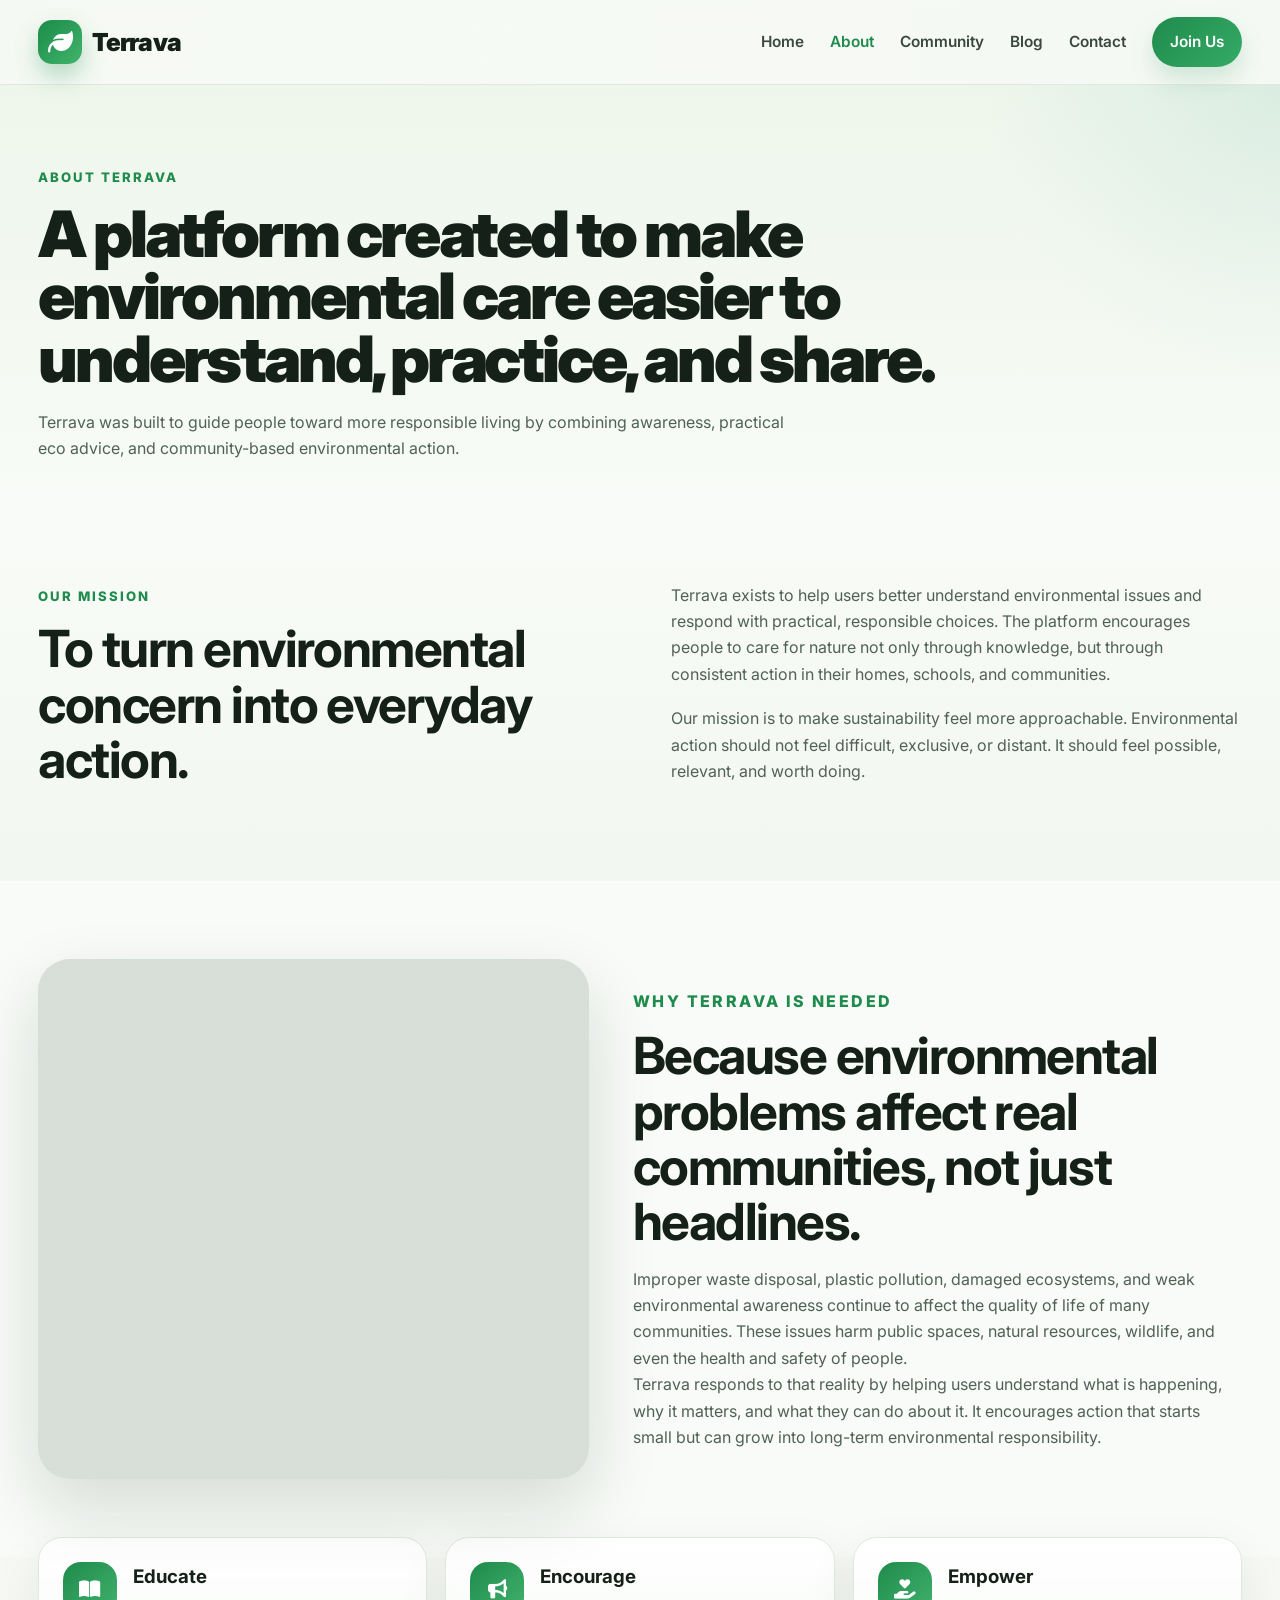
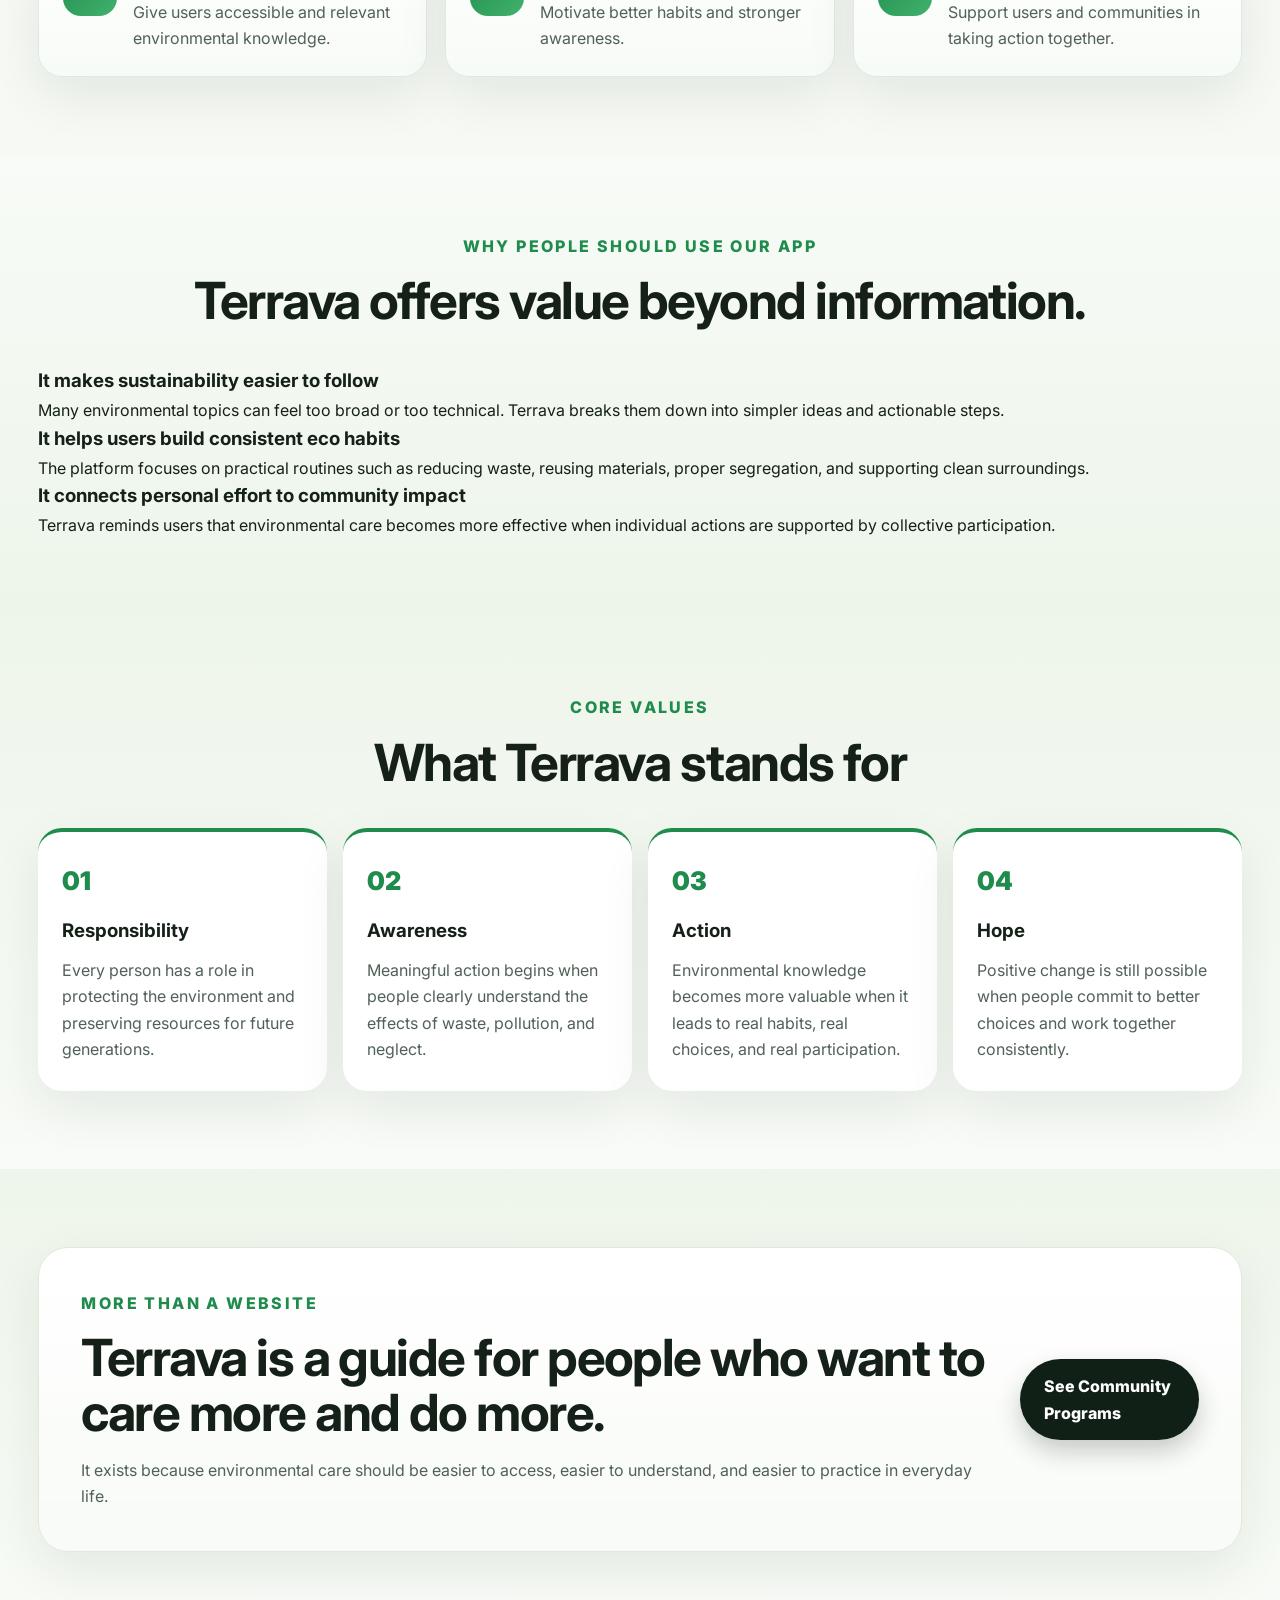
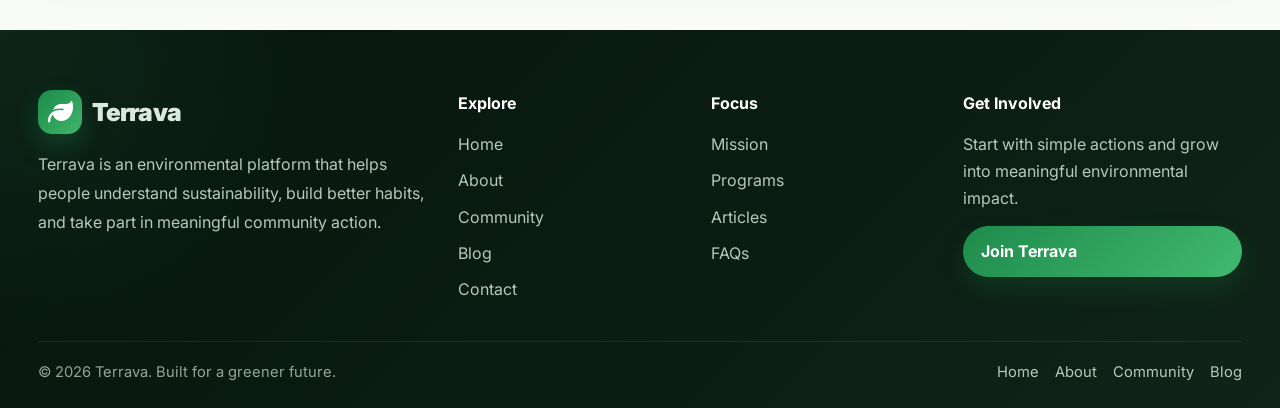
==== commit fede8994: "Revise about.html for updated content and layout Updated the about page to reflect new content and s" ====
--- a/about.html
+++ b/about.html
@@ -1,340 +1,292 @@
-<!DOCTYPE html>
+<!doctype html>
 <html lang="en">
-<head>
-  <meta charset="UTF-8" />
-  <meta name="viewport" content="width=device-width, initial-scale=1.0" />
-  <title>Terrava | Home</title>
-  <link rel="preconnect" href="https://fonts.googleapis.com" />
-  <link rel="preconnect" href="https://fonts.gstatic.com" crossorigin />
-  <link href="https://fonts.googleapis.com/css2?family=Inter:wght@400;500;600;700;800;900&display=swap" rel="stylesheet" />
-  <link rel="stylesheet" href="https://cdnjs.cloudflare.com/ajax/libs/font-awesome/6.5.2/css/all.min.css" />
-  <link rel="stylesheet" href="style.css" />
-</head>
-<body>
-  <header class="topbar">
-    <div class="container nav">
-      <a href="index.html" class="logo">
-        <span class="logo-mark"><i class="fa-solid fa-leaf"></i></span>
-        <span class="logo-text">Terrava</span>
-      </a>
-
-      <nav class="nav-links" id="navLinks">
-        <a href="index.html" class="active">Home</a>
-        <a href="about.html">About</a>
-        <a href="community.html">Community</a>
-        <a href="blog.html">Blog</a>
-        <a href="contact.html">Contact</a>
-        <a href="contact.html#join" class="nav-cta">Join Us</a>
-      </nav>
-
-      <button class="menu-btn" id="menuBtn" aria-label="Toggle Menu">
-        <i class="fa-solid fa-bars"></i>
-      </button>
-    </div>
-  </header>
-
-  <main>
-    <section class="hero home-hero">
-      <div class="hero-bg"></div>
-      <div class="hero-overlay"></div>
-
-      <div class="container hero-grid">
-        <div class="hero-copy reveal">
-          <p class="eyebrow">Eco awareness made practical</p>
-          <h1>A smarter way to guide people toward greener daily choices.</h1>
-          <p class="hero-text">
-            Terrava is a modern environmental platform that helps users understand
-            sustainability, build eco-friendly habits, and join meaningful community
-            action. It transforms concern for the environment into simple steps people
-            can actually follow.
-          </p>
-
-          <div class="hero-actions">
-            <a href="about.html#why-terrava" class="btn btn-primary">Why Terrava Matters</a>
-            <a href="community.html#programs" class="btn btn-secondary">Join Community Action</a>
-          </div>
-
-          <div class="hero-trust">
-            <span><i class="fa-solid fa-check"></i> Practical eco guidance</span>
-            <span><i class="fa-solid fa-check"></i> Community-centered</span>
-            <span><i class="fa-solid fa-check"></i> Easy for students and families</span>
-          </div>
-        </div>
-
-        <div class="hero-visual reveal delay-1">
-          <div class="hero-phone">
-            <div class="phone-top">
-              <span></span><span></span><span></span>
-            </div>
-
-            <div class="phone-screen">
-              <div class="screen-badge">Terrava Guide</div>
-              <h3>Start small. Create real environmental impact.</h3>
-
-              <div class="screen-stat">
-                <strong>Eco Tip Today</strong>
-                <p>Bring reusable containers and reduce single-use plastic.</p>
-              </div>
-
-              <div class="screen-row">
-                <div class="screen-card">
-                  <i class="fa-solid fa-recycle"></i>
-                  <span>Reduce Waste</span>
-                </div>
-                <div class="screen-card">
-                  <i class="fa-solid fa-seedling"></i>
-                  <span>Build Habits</span>
-                </div>
-              </div>
-
-              <div class="screen-panel">
-                <p>Nearby Activity</p>
-                <strong>Community Clean-Up Drive</strong>
-              </div>
-
-              <a href="blog.html#latest" class="btn btn-dark full-btn">Read Eco Stories</a>
-            </div>
-          </div>
-
-          <div class="floating-chip chip-one"><i class="fa-solid fa-earth-asia"></i> Greener future</div>
-          <div class="floating-chip chip-two"><i class="fa-solid fa-bolt"></i> Action starts here</div>
-        </div>
-      </div>
-    </section>
-
-    <section class="impact-band">
-      <div class="container impact-band-grid">
-        <div class="impact-band-item">
-          <div class="impact-band-icon">
-            <i class="fa-solid fa-compass"></i>
-          </div>
-          <div>
-            <strong>Why this platform is needed</strong>
-            <p>Many people want to help the environment but do not know where to begin.</p>
-          </div>
-        </div>
-
-        <div class="impact-band-item">
-          <div class="impact-band-icon">
-            <i class="fa-solid fa-seedling"></i>
-          </div>
-          <div>
-            <strong>What Terrava does</strong>
-            <p>It explains, guides, and motivates users to turn awareness into action.</p>
-          </div>
-        </div>
-
-        <div class="impact-band-item">
-          <div class="impact-band-icon">
-            <i class="fa-solid fa-earth-asia"></i>
-          </div>
-          <div>
-            <strong>Why people should use it</strong>
-            <p>Because simple, guided habits can lead to real and lasting environmental change.</p>
-          </div>
-        </div>
-      </div>
-    </section>
-
-    <section class="section story-section" id="why-terrava">
-      <div class="container story-grid">
-        <div class="story-left reveal">
-          <p class="eyebrow green">Why people need Terrava</p>
-          <h2>Environmental problems continue to grow, but many people still lack clear guidance.</h2>
-        </div>
-
-        <div class="story-right reveal delay-1">
-          <p>
-            Pollution, plastic waste, irresponsible disposal, loss of green spaces, and
-            weak environmental awareness continue to affect communities. Many individuals
-            care about these issues, but concern alone is not enough. People need a platform
-            that gives them direction, explains why their actions matter, and helps them begin
-            with realistic steps.
-          </p>
-          <p>
-            Terrava exists to fill that gap. It makes sustainability easier to understand and
-            easier to practice. Instead of overwhelming users with complex information, it guides
-            them through practical eco habits, community programs, and simple environmental lessons
-            that can be applied in everyday life.
-          </p>
-          <a href="about.html#mission" class="text-link">Explore our mission <i class="fa-solid fa-arrow-right"></i></a>
-        </div>
-      </div>
-    </section>
-
-    <section class="section soft-section">
-      <div class="container benefits-wrap">
-        <div class="section-heading center reveal">
-          <p class="eyebrow green">What users gain</p>
-          <h2>Terrava is not just informative — it is useful, motivating, and action-based.</h2>
-        </div>
-
-        <div class="benefit-lines">
-          <article class="benefit-line reveal">
-            <div class="line-icon"><i class="fa-solid fa-book-open"></i></div>
-            <div>
-              <h3>Clear environmental education</h3>
-              <p>Users learn about sustainability, pollution, conservation, and responsible habits in a simpler and more relatable way.</p>
-            </div>
-          </article>
-
-          <article class="benefit-line reveal delay-1">
-            <div class="line-icon alt"><i class="fa-solid fa-lightbulb"></i></div>
-            <div>
-              <h3>Guidance people can actually follow</h3>
-              <p>Terrava turns environmental care into practical actions such as reducing waste, saving water, reusing materials, and supporting local eco efforts.</p>
-            </div>
-          </article>
-
-          <article class="benefit-line reveal delay-2">
-            <div class="line-icon gold"><i class="fa-solid fa-people-group"></i></div>
-            <div>
-              <h3>Connection to community action</h3>
-              <p>It helps users see that protecting the environment is stronger when people act together through clean-ups, campaigns, and shared advocacy.</p>
-            </div>
-          </article>
-        </div>
-      </div>
-    </section>
-
-    <section class="section features-section">
-      <div class="container">
-        <div class="section-heading center reveal">
-          <p class="eyebrow green">Core platform experience</p>
-          <h2>Designed like a real app, built around real environmental needs</h2>
-        </div>
-
-        <div class="feature-grid-unique">
-          <article class="feature-panel tall reveal">
-            <span class="panel-kicker">01</span>
-            <h3>Eco Tips and Daily Habits</h3>
-            <p>
-              Terrava provides simple eco-friendly practices that users can apply immediately,
-              helping sustainability become part of normal daily living instead of just an idea.
-            </p>
-          </article>
-
-          <article class="feature-panel reveal delay-1">
-            <span class="panel-kicker">02</span>
-            <h3>Environmental Awareness</h3>
-            <p>Explains why issues like pollution, waste, and climate responsibility matter to people and communities.</p>
-          </article>
-
-          <article class="feature-panel reveal delay-2">
-            <span class="panel-kicker">03</span>
-            <h3>Community Participation</h3>
-            <p>Encourages collective action through programs, school initiatives, and local environmental projects.</p>
-          </article>
-
-          <article class="feature-panel wide reveal">
-            <span class="panel-kicker">04</span>
-            <h3>Action with purpose</h3>
-            <p>
-              The goal of Terrava is not only to inform users but to move them toward real behavior change.
-              That is what makes the platform valuable: it bridges the gap between knowledge and action.
-            </p>
-          </article>
-        </div>
-      </div>
-    </section>
-
-    <section class="section gradient-section">
-      <div class="container split-highlight">
-        <div class="highlight-copy reveal">
-          <p class="eyebrow">Why people should choose our app</p>
-          <h2>Because awareness is more powerful when it is clear, accessible, and engaging.</h2>
-          <p>
-            Terrava gives users a reason to stay involved. It is visually engaging, easy to understand,
-            and focused on action that feels realistic for students, communities, and families.
-            It helps people see that environmental care is not only important — it is possible.
-          </p>
-          <a href="contact.html#join" class="btn btn-primary">Be Part of Terrava</a>
-        </div>
-
-        <div class="highlight-stats reveal delay-1">
-          <div class="stat-tile">
-            <h3>Learn</h3>
-            <p>Understand the issue</p>
-          </div>
-          <div class="stat-tile">
-            <h3>Apply</h3>
-            <p>Practice greener habits</p>
-          </div>
-          <div class="stat-tile">
-            <h3>Join</h3>
-            <p>Take part in shared action</p>
-          </div>
-          <div class="stat-tile">
-            <h3>Impact</h3>
-            <p>Create visible change</p>
-          </div>
-        </div>
-      </div>
-    </section>
-
-    <section class="section final-cta-section">
-      <div class="container final-cta reveal">
-        <div>
-          <p class="eyebrow green">Start where you are</p>
-          <h2>The environment needs more than awareness. It needs action.</h2>
-          <p>
-            Terrava helps people begin with simple choices, build responsible habits,
-            and grow into stronger advocates for a cleaner and more sustainable future.
-          </p>
-        </div>
-        <a href="contact.html#contact-form" class="btn btn-dark">Connect With Terrava</a>
-      </div>
-    </section>
-  </main>
-
-  <footer class="footer">
-    <div class="container footer-top">
-      <div class="footer-brand-block">
-        <a href="index.html" class="logo footer-logo">
+  <head>
+    <meta charset="UTF-8" />
+    <meta name="viewport" content="width=device-width, initial-scale=1.0" />
+    <title>Terrava | About</title>
+    <link rel="preconnect" href="https://fonts.googleapis.com" />
+    <link rel="preconnect" href="https://fonts.gstatic.com" crossorigin />
+    <link
+      href="https://fonts.googleapis.com/css2?family=Inter:wght@400;500;600;700;800;900&display=swap"
+      rel="stylesheet"
+    />
+    <link
+      rel="stylesheet"
+      href="https://cdnjs.cloudflare.com/ajax/libs/font-awesome/6.5.2/css/all.min.css"
+    />
+    <link rel="stylesheet" href="style.css" />
+  </head>
+  <body>
+    <header class="topbar">
+      <div class="container nav">
+        <a href="index.html" class="logo">
           <span class="logo-mark"><i class="fa-solid fa-leaf"></i></span>
           <span class="logo-text">Terrava</span>
         </a>
-        <p>
-          Terrava is an environmental platform that helps people understand sustainability,
-          build better habits, and take part in meaningful community action.
-        </p>
+
+        <nav class="nav-links" id="navLinks">
+          <a href="index.html">Home</a>
+          <a href="about.html" class="active">About</a>
+          <a href="community.html">Community</a>
+          <a href="blog.html">Blog</a>
+          <a href="contact.html">Contact</a>
+          <a href="contact.html#join" class="nav-cta">Join Us</a>
+        </nav>
+
+        <button class="menu-btn" id="menuBtn" aria-label="Toggle Menu">
+          <i class="fa-solid fa-bars"></i>
+        </button>
       </div>
-
-      <div class="footer-column">
-        <h4>Explore</h4>
-        <a href="index.html">Home</a>
-        <a href="about.html">About</a>
-        <a href="community.html">Community</a>
-        <a href="blog.html">Blog</a>
-        <a href="contact.html">Contact</a>
+    </header>
+
+    <main>
+      <section class="page-banner about-banner">
+        <div class="container">
+          <p class="eyebrow green">About Terrava</p>
+          <h1>
+            A platform created to make environmental care easier to understand,
+            practice, and share.
+          </h1>
+          <p class="banner-text">
+            Terrava was built to guide people toward more responsible living by
+            combining awareness, practical eco advice, and community-based
+            environmental action.
+          </p>
+        </div>
+      </section>
+
+      <section class="section story-section" id="mission">
+        <div class="container story-grid">
+          <div class="story-left reveal">
+            <p class="eyebrow green">Our Mission</p>
+            <h2>To turn environmental concern into everyday action.</h2>
+          </div>
+
+          <div class="story-right reveal delay-1">
+            <p>
+              Terrava exists to help users better understand environmental
+              issues and respond with practical, responsible choices. The
+              platform encourages people to care for nature not only through
+              knowledge, but through consistent action in their homes, schools,
+              and communities.
+            </p>
+            <p>
+              Our mission is to make sustainability feel more approachable.
+              Environmental action should not feel difficult, exclusive, or
+              distant. It should feel possible, relevant, and worth doing.
+            </p>
+          </div>
+        </div>
+      </section>
+
+      <section class="section image-split-section" id="why-terrava">
+        <div class="container image-split">
+          <div class="image-side reveal"></div>
+
+          <div class="content-side reveal delay-1">
+            <p class="eyebrow green">Why Terrava is needed</p>
+            <h2>
+              Because environmental problems affect real communities, not just
+              headlines.
+            </h2>
+            <p>
+              Improper waste disposal, plastic pollution, damaged ecosystems,
+              and weak environmental awareness continue to affect the quality of
+              life of many communities. These issues harm public spaces, natural
+              resources, wildlife, and even the health and safety of people.
+            </p>
+            <p>
+              Terrava responds to that reality by helping users understand what
+              is happening, why it matters, and what they can do about it. It
+              encourages action that starts small but can grow into long-term
+              environmental responsibility.
+            </p>
+          </div>
+        </div>
+      </section>
+
+      <section class="section purpose-ribbon-section">
+        <div class="container purpose-ribbon">
+          <div class="ribbon-item">
+            <i class="fa-solid fa-book-open"></i>
+            <div>
+              <h3>Educate</h3>
+              <p>Give users accessible and relevant environmental knowledge.</p>
+            </div>
+          </div>
+          <div class="ribbon-item">
+            <i class="fa-solid fa-bullhorn"></i>
+            <div>
+              <h3>Encourage</h3>
+              <p>Motivate better habits and stronger awareness.</p>
+            </div>
+          </div>
+          <div class="ribbon-item">
+            <i class="fa-solid fa-hand-holding-heart"></i>
+            <div>
+              <h3>Empower</h3>
+              <p>Support users and communities in taking action together.</p>
+            </div>
+          </div>
+        </div>
+      </section>
+
+      <section class="section soft-section">
+        <div class="container">
+          <div class="section-heading center reveal">
+            <p class="eyebrow green">Why people should use our app</p>
+            <h2>Terrava offers value beyond information.</h2>
+          </div>
+
+          <div class="reason-layout">
+            <article class="reason-card reveal">
+              <h3>It makes sustainability easier to follow</h3>
+              <p>
+                Many environmental topics can feel too broad or too technical.
+                Terrava breaks them down into simpler ideas and actionable
+                steps.
+              </p>
+            </article>
+
+            <article class="reason-card reveal delay-1">
+              <h3>It helps users build consistent eco habits</h3>
+              <p>
+                The platform focuses on practical routines such as reducing
+                waste, reusing materials, proper segregation, and supporting
+                clean surroundings.
+              </p>
+            </article>
+
+            <article class="reason-card reveal delay-2">
+              <h3>It connects personal effort to community impact</h3>
+              <p>
+                Terrava reminds users that environmental care becomes more
+                effective when individual actions are supported by collective
+                participation.
+              </p>
+            </article>
+          </div>
+        </div>
+      </section>
+
+      <section class="section values-section">
+        <div class="container">
+          <div class="section-heading center reveal">
+            <p class="eyebrow green">Core Values</p>
+            <h2>What Terrava stands for</h2>
+          </div>
+
+          <div class="value-columns">
+            <article class="value-column reveal">
+              <span>01</span>
+              <h3>Responsibility</h3>
+              <p>
+                Every person has a role in protecting the environment and
+                preserving resources for future generations.
+              </p>
+            </article>
+
+            <article class="value-column reveal delay-1">
+              <span>02</span>
+              <h3>Awareness</h3>
+              <p>
+                Meaningful action begins when people clearly understand the
+                effects of waste, pollution, and neglect.
+              </p>
+            </article>
+
+            <article class="value-column reveal delay-2">
+              <span>03</span>
+              <h3>Action</h3>
+              <p>
+                Environmental knowledge becomes more valuable when it leads to
+                real habits, real choices, and real participation.
+              </p>
+            </article>
+
+            <article class="value-column reveal delay-3">
+              <span>04</span>
+              <h3>Hope</h3>
+              <p>
+                Positive change is still possible when people commit to better
+                choices and work together consistently.
+              </p>
+            </article>
+          </div>
+        </div>
+      </section>
+
+      <section class="section final-cta-section">
+        <div class="container final-cta reveal">
+          <div>
+            <p class="eyebrow green">More than a website</p>
+            <h2>
+              Terrava is a guide for people who want to care more and do more.
+            </h2>
+            <p>
+              It exists because environmental care should be easier to access,
+              easier to understand, and easier to practice in everyday life.
+            </p>
+          </div>
+          <a href="community.html#programs" class="btn btn-dark"
+            >See Community Programs</a
+          >
+        </div>
+      </section>
+    </main>
+
+    <footer class="footer">
+      <div class="container footer-top">
+        <div class="footer-brand-block">
+          <a href="index.html" class="logo footer-logo">
+            <span class="logo-mark"><i class="fa-solid fa-leaf"></i></span>
+            <span class="logo-text">Terrava</span>
+          </a>
+          <p>
+            Terrava is an environmental platform that helps people understand
+            sustainability, build better habits, and take part in meaningful
+            community action.
+          </p>
+        </div>
+
+        <div class="footer-column">
+          <h4>Explore</h4>
+          <a href="index.html">Home</a>
+          <a href="about.html">About</a>
+          <a href="community.html">Community</a>
+          <a href="blog.html">Blog</a>
+          <a href="contact.html">Contact</a>
+        </div>
+
+        <div class="footer-column">
+          <h4>Focus</h4>
+          <a href="about.html#mission">Mission</a>
+          <a href="community.html#programs">Programs</a>
+          <a href="blog.html#latest">Articles</a>
+          <a href="contact.html#faq">FAQs</a>
+        </div>
+
+        <div class="footer-column">
+          <h4>Get Involved</h4>
+          <p class="footer-small-text">
+            Start with simple actions and grow into meaningful environmental
+            impact.
+          </p>
+          <a href="contact.html#join" class="footer-btn">Join Terrava</a>
+        </div>
       </div>
 
-      <div class="footer-column">
-        <h4>Focus</h4>
-        <a href="about.html#mission">Mission</a>
-        <a href="community.html#programs">Programs</a>
-        <a href="blog.html#latest">Articles</a>
-        <a href="contact.html#faq">FAQs</a>
+      <div class="container footer-bottom">
+        <p>© 2026 Terrava. Built for a greener future.</p>
+        <div class="footer-bottom-links">
+          <a href="index.html">Home</a>
+          <a href="about.html">About</a>
+          <a href="community.html">Community</a>
+          <a href="blog.html">Blog</a>
+        </div>
       </div>
-
-      <div class="footer-column">
-        <h4>Get Involved</h4>
-        <p class="footer-small-text">Start with simple actions and grow into meaningful environmental impact.</p>
-        <a href="contact.html#join" class="footer-btn">Join Terrava</a>
-      </div>
-    </div>
-
-    <div class="container footer-bottom">
-      <p>© 2026 Terrava. Built for a greener future.</p>
-      <div class="footer-bottom-links">
-        <a href="index.html">Home</a>
-        <a href="about.html">About</a>
-        <a href="community.html">Community</a>
-        <a href="blog.html">Blog</a>
-      </div>
-    </div>
-  </footer>
-
-  <script src="script.js"></script>
-</body>
-</html>+    </footer>
+
+    <script src="script.js"></script>
+  </body>
+</html>
